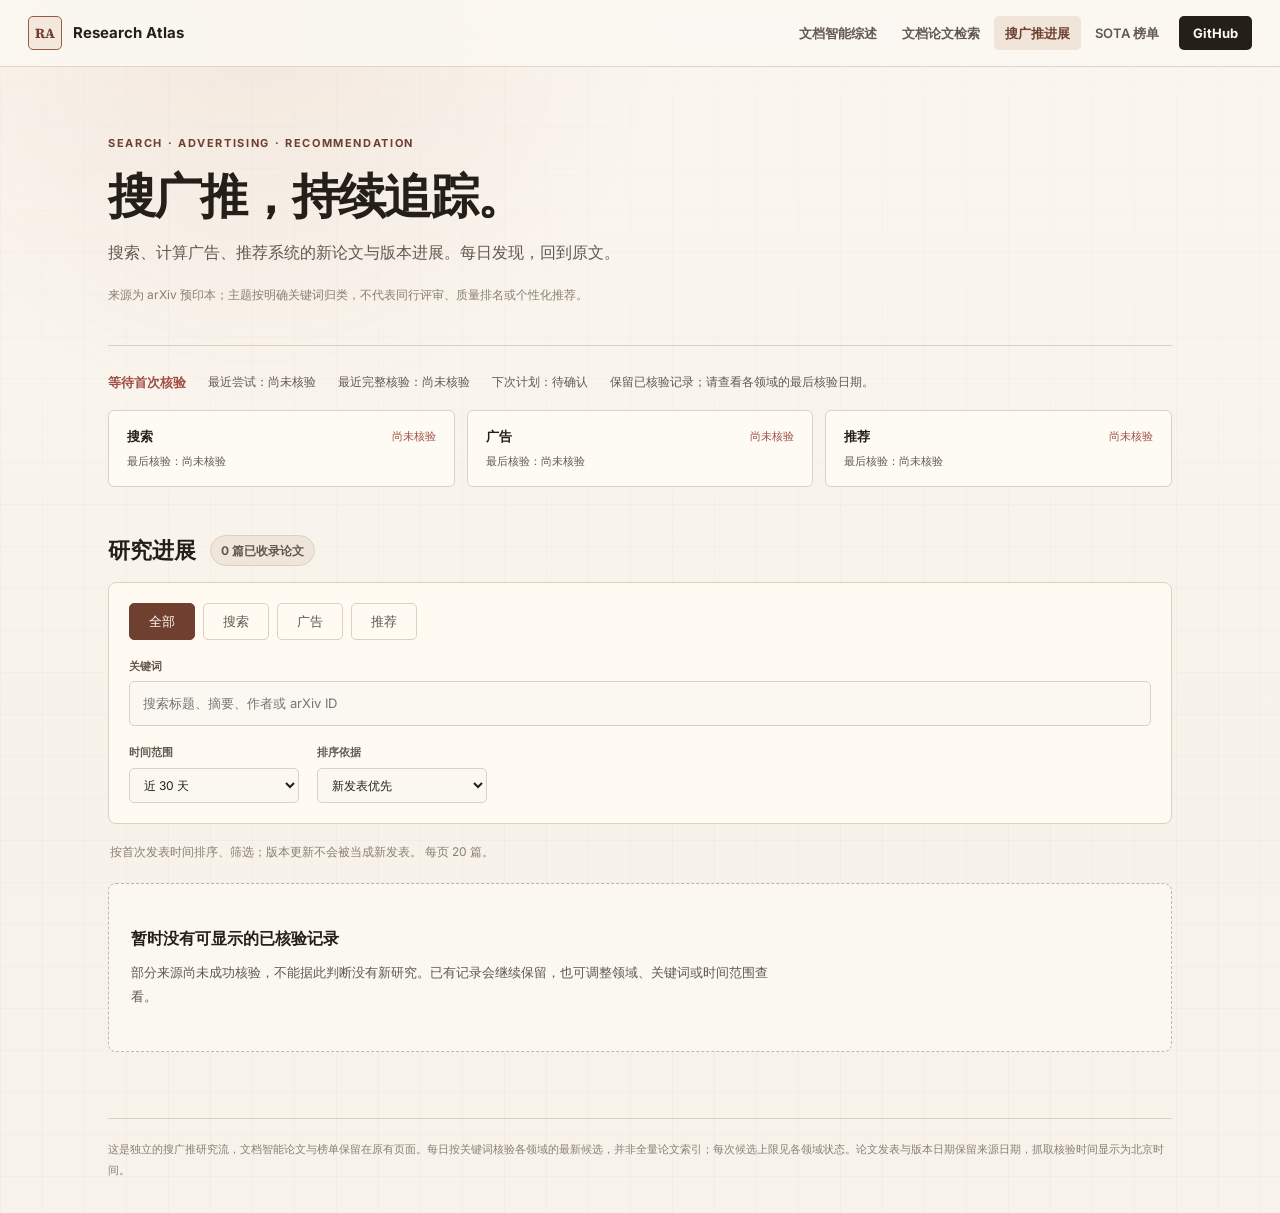
==== docs/research.html @ 4a964864 "Track search, advertising and recommendation research daily from arXiv" ====
<!DOCTYPE html>
<html lang="zh-CN">
<head>
<meta charset="UTF-8">
<meta name="viewport" content="width=device-width, initial-scale=1.0">
<meta name="description" content="每日追踪搜索、计算广告与推荐系统的 arXiv 研究进展，查看原文、摘要与版本更新。">
<title>搜广推 · 研究进展 | Research Atlas</title>
<link rel="stylesheet" href="css/style.css?v=20260712-1">
<link rel="stylesheet" href="css/research.css?v=20261028-1">
</head>
<body>
<header class="header">
<div class="header-inner">
<a href="index.html" class="logo"><div class="logo-icon">RA</div><span>Research Atlas</span></a>
<nav class="nav-links" aria-label="主导航">
<a href="index.html">文档智能综述</a>
<a href="search.html">文档论文检索</a>
<a href="research.html" class="active" aria-current="page">搜广推进展</a>
<a href="index.html#sota">SOTA 榜单</a>
<a href="https://github.com/Yang-Jiashu/document-intelligence-survey" target="_blank" rel="noreferrer" class="github-btn">GitHub</a>
</nav>
</div>
</header>

<main class="research-main">
<section class="research-intro" aria-labelledby="researchTitle">
<div class="research-kicker">SEARCH · ADVERTISING · RECOMMENDATION</div>
<h1 id="researchTitle">搜广推，持续追踪。</h1>
<p>搜索、计算广告、推荐系统的新论文与版本进展。每日发现，回到原文。</p>
<div class="research-intro-note">来源为 arXiv 预印本；主题按明确关键词归类，不代表同行评审、质量排名或个性化推荐。</div>
</section>

<section class="research-health" aria-label="抓取状态">
<div id="researchStatus" role="status" aria-live="polite">正在读取研究进展…</div>
<div id="researchTopics" class="research-source-grid"></div>
</section>

<section class="research-feed" aria-labelledby="feedTitle">
<div class="research-feed-heading"><h2 id="feedTitle">研究进展</h2><span id="researchCount" class="badge-count">加载中</span></div>
<form id="researchFilters" class="research-controls" role="search">
<div class="research-topic-tabs" aria-label="研究领域">
<button type="button" class="research-tab active" data-topic="all" aria-pressed="true">全部</button>
<button type="button" class="research-tab" data-topic="search" aria-pressed="false">搜索</button>
<button type="button" class="research-tab" data-topic="ads" aria-pressed="false">广告</button>
<button type="button" class="research-tab" data-topic="recommendation" aria-pressed="false">推荐</button>
</div>
<label class="research-search-label"><span class="research-control-label">关键词</span><input id="researchQuery" type="search" placeholder="搜索标题、摘要、作者或 arXiv ID" autocomplete="off"></label>
<div class="research-selects">
<label><span class="research-control-label">时间范围</span><select id="researchWindow"><option value="7">近 7 天</option><option value="30" selected>近 30 天</option><option value="90">近 90 天</option><option value="all">全部已收录</option></select></label>
<label><span class="research-control-label">排序依据</span><select id="researchSort"><option value="published" selected>新发表优先</option><option value="updated">最新版本优先</option></select></label>
</div>
</form>
<div class="research-results-note" id="researchResultNote"></div>
<div id="researchResults" class="research-results" aria-live="polite"></div>
<nav id="researchPagination" class="research-pagination" aria-label="论文分页"></nav>
</section>

<footer class="research-footer">这是独立的搜广推研究流，文档智能论文与榜单保留在原有页面。每日按关键词核验各领域的最新候选，并非全量论文索引；每次候选上限见各领域状态。论文发表与版本日期保留来源日期，抓取核验时间显示为北京时间。</footer>
</main>
<script src="js/research.js?v=20261028-1"></script>
</body>
</html>
---- docs/css/style.css ----
@import url('https://fonts.googleapis.com/css2?family=Inter:wght@400;500;600;700;800&family=Source+Serif+4:opsz,wght@8..60,500;8..60,600;8..60,700&display=swap');

:root {
  --bg: #f7f2ea;
  --bg-soft: #fbf8f2;
  --bg-elevated: rgba(255, 252, 246, 0.86);
  --bg-card: #fffaf2;
  --bg-hover: #f1e7da;
  --ink: #251f1a;
  --text: #251f1a;
  --text-secondary: #62584f;
  --text-muted: #8b7f73;
  --border: #ded0c0;
  --border-light: #c7b6a4;
  --accent: #9a5b45;
  --accent-dark: #6f3f30;
  --accent-soft: #ead4c8;
  --success: #647f71;
  --warning: #a4713f;
  --danger: #9f4f44;
  --chart-layout: #9a5b45;
  --chart-ocr: #c07a5a;
  --chart-table: #647f71;
  --chart-rag: #8f6b3f;
  --chart-vlm: #4f6f82;
  --shadow-sm: 0 1px 2px rgba(65, 46, 31, 0.06);
  --shadow: 0 10px 30px rgba(65, 46, 31, 0.08);
  --shadow-lg: 0 24px 70px rgba(65, 46, 31, 0.12);
  --radius: 8px;
  --radius-sm: 6px;
  --radius-xs: 5px;
}

* { margin: 0; padding: 0; box-sizing: border-box; }
html { scroll-behavior: smooth; }

body {
  font-family: Inter, -apple-system, BlinkMacSystemFont, "Segoe UI", sans-serif;
  background:
    linear-gradient(90deg, rgba(154, 91, 69, 0.035) 1px, transparent 1px),
    linear-gradient(180deg, rgba(154, 91, 69, 0.03) 1px, transparent 1px),
    var(--bg);
  background-size: 42px 42px;
  color: var(--text);
  line-height: 1.6;
  -webkit-font-smoothing: antialiased;
}

body::before {
  content: "";
  position: fixed;
  inset: 0;
  pointer-events: none;
  background:
    radial-gradient(circle at 20% 0%, rgba(192, 122, 90, 0.12), transparent 30%),
    linear-gradient(180deg, rgba(255, 252, 246, 0.45), rgba(247, 242, 234, 0));
  z-index: -1;
}

::-webkit-scrollbar { width: 10px; }
::-webkit-scrollbar-track { background: var(--bg); }
::-webkit-scrollbar-thumb { background: #c7b6a4; border: 3px solid var(--bg); border-radius: 999px; }

.header {
  background: rgba(251, 248, 242, 0.88);
  backdrop-filter: blur(18px);
  border-bottom: 1px solid rgba(222, 208, 192, 0.86);
  position: sticky;
  top: 0;
  z-index: 1000;
}

.header-inner {
  max-width: 1680px;
  margin: 0 auto;
  padding: 0 28px;
  display: flex;
  align-items: center;
  justify-content: space-between;
  min-height: 66px;
}

.logo {
  display: flex;
  align-items: center;
  gap: 11px;
  color: var(--ink);
  font-weight: 700;
  font-size: 15px;
  text-decoration: none;
}

.logo-icon {
  width: 34px;
  height: 34px;
  border: 1px solid var(--accent);
  border-radius: var(--radius-xs);
  display: flex;
  align-items: center;
  justify-content: center;
  color: var(--accent-dark);
  font-family: "Source Serif 4", Georgia, serif;
  font-size: 14px;
  font-weight: 700;
  background: #f4e7dc;
}

.nav-links { display: flex; gap: 3px; align-items: center; }

.nav-links a {
  color: var(--text-secondary);
  text-decoration: none;
  padding: 7px 11px;
  border-radius: var(--radius-xs);
  font-size: 13px;
  font-weight: 600;
  transition: background 0.2s, color 0.2s, border-color 0.2s;
}

.nav-links a:hover { color: var(--ink); background: rgba(154, 91, 69, 0.08); }
.nav-links a.active { color: var(--accent-dark); background: #f1e4d8; }

.github-btn {
  margin-left: 6px;
  padding: 7px 14px !important;
  background: var(--ink) !important;
  color: #fffaf2 !important;
  border-radius: var(--radius-xs) !important;
  font-weight: 700 !important;
}

.hero {
  padding: 76px 28px 70px;
  text-align: center;
  position: relative;
  overflow: hidden;
  border-bottom: 1px solid rgba(222, 208, 192, 0.72);
}

.hero::after {
  content: "";
  position: absolute;
  left: 50%;
  bottom: 0;
  width: min(780px, calc(100% - 48px));
  height: 1px;
  transform: translateX(-50%);
  background: linear-gradient(90deg, transparent, rgba(154, 91, 69, 0.34), transparent);
}

.hero-inner { position: relative; z-index: 1; max-width: 920px; margin: 0 auto; }

.hero-kicker {
  color: var(--accent-dark);
  font-size: 12px;
  font-weight: 800;
  letter-spacing: 0.12em;
  text-transform: uppercase;
  margin-bottom: 18px;
}

.hero h1 {
  font-family: "Source Serif 4", Georgia, serif;
  font-size: 4.1rem;
  font-weight: 700;
  line-height: 0.98;
  margin-bottom: 22px;
  color: var(--ink);
}

.hero-summary {
  max-width: 690px;
  margin: 0 auto 24px;
  color: var(--text-secondary);
  font-size: 1.08rem;
}

.hero-authors { font-size: 0.98rem; color: var(--text-secondary); margin-bottom: 5px; }
.hero-affiliation { font-size: 0.9rem; color: var(--text-muted); margin-bottom: 30px; }
.hero-badges { display: flex; gap: 10px; justify-content: center; flex-wrap: wrap; margin-top: 37px; }

.badge,
.paper-btn,
.dataset-table .ds-links a {
  display: inline-flex;
  align-items: center;
  justify-content: center;
  text-decoration: none;
  border-radius: var(--radius-xs);
  transition: background 0.2s, border-color 0.2s, color 0.2s, transform 0.2s, box-shadow 0.2s;
}

.badge {
  min-height: 38px;
  padding: 8px 15px;
  background: var(--bg-card);
  border: 1px solid var(--border);
  color: var(--ink);
  font-size: 13px;
  font-weight: 700;
  box-shadow: var(--shadow-sm);
}

.badge:hover { border-color: var(--accent); background: #f3e5d8; transform: translateY(-1px); }

.stats-bar {
  background: rgba(251, 248, 242, 0.7);
  border-bottom: 1px solid rgba(222, 208, 192, 0.78);
  padding: 22px 28px;
}

.stats-bar-inner {
  max-width: 1680px;
  margin: 0 auto;
  display: flex;
  gap: 18px;
  justify-content: center;
}

.stat-item {
  min-width: 210px;
  text-align: left;
  border-left: 1px solid var(--border);
  padding-left: 18px;
}

.stat-value {
  font-family: "Source Serif 4", Georgia, serif;
  font-size: 2.55rem;
  font-weight: 700;
  color: var(--accent-dark);
  line-height: 1;
}

.stat-label {
  font-size: 12px;
  color: var(--text-secondary);
  font-weight: 800;
  margin-top: 8px;
  text-transform: uppercase;
  letter-spacing: 0.08em;
}

.stat-change { font-size: 12px; color: var(--text-muted); margin-top: 2px; }

.search-section {
  background: rgba(251, 248, 242, 0.92);
  border-bottom: 1px solid rgba(222, 208, 192, 0.78);
  padding: 16px 28px;
  position: sticky;
  top: 66px;
  z-index: 900;
  backdrop-filter: blur(16px);
}

.search-inner {
  max-width: 1680px;
  margin: 0 auto;
  display: flex;
  gap: 14px;
  align-items: center;
}

.search-box { flex: 1; position: relative; max-width: 560px; }

.search-box input {
  width: 100%;
  min-height: 42px;
  padding: 10px 16px 10px 43px;
  border: 1px solid var(--border);
  border-radius: var(--radius-xs);
  font-size: 14px;
  background: var(--bg-card);
  color: var(--text);
  box-shadow: var(--shadow-sm);
}

.search-box input:focus {
  outline: none;
  border-color: var(--accent);
  box-shadow: 0 0 0 3px rgba(154, 91, 69, 0.14);
}

.search-box input::placeholder { color: var(--text-muted); }
.search-box .search-icon { position: absolute; left: 15px; top: 50%; transform: translateY(-50%); color: var(--text-muted); width: 18px; height: 18px; }

.filter-group { display: flex; gap: 7px; flex-wrap: wrap; }

.filter-btn {
  min-height: 38px;
  padding: 8px 13px;
  border: 1px solid transparent;
  border-radius: var(--radius-xs);
  background: transparent;
  color: var(--text-secondary);
  font-size: 13px;
  font-weight: 700;
  cursor: pointer;
  transition: background 0.2s, border-color 0.2s, color 0.2s;
}

.filter-btn:hover { color: var(--ink); background: rgba(154, 91, 69, 0.08); }
.filter-btn.active { background: var(--ink); border-color: var(--ink); color: #fffaf2; }

.main { max-width: 1680px; margin: 0 auto; padding: 48px 28px; }

.section-title {
  display: flex;
  align-items: end;
  justify-content: space-between;
  gap: 16px;
  margin: 62px 0 20px;
  padding-bottom: 12px;
  border-bottom: 1px solid var(--border);
  scroll-margin-top: 150px;
}

.section-title:first-child { margin-top: 0; }

.section-title h2 {
  font-family: "Source Serif 4", Georgia, serif;
  font-size: 1.75rem;
  font-weight: 700;
  color: var(--ink);
}

.badge-count {
  font-size: 12px;
  padding: 5px 10px;
  background: #f0e5da;
  border: 1px solid var(--border);
  border-radius: 999px;
  color: var(--text-secondary);
  font-weight: 700;
  white-space: nowrap;
}

.taxonomy-container,
.dynamic-overview,
.paper-grid,
.sota-container,
.reading-container,
.feedback-container,
.footer-grid {
  display: grid;
  gap: 16px;
}

.dynamic-overview { grid-template-columns: repeat(3, minmax(0, 1fr)); margin-bottom: 48px; }
.taxonomy-container { grid-template-columns: repeat(auto-fit, minmax(330px, 1fr)); margin-bottom: 48px; }
.paper-grid { grid-template-columns: repeat(auto-fill, minmax(340px, 1fr)); margin-bottom: 48px; }
.sota-container { grid-template-columns: repeat(3, minmax(0, 1fr)); gap: 12px; margin-bottom: 48px; }
.reading-container { grid-template-columns: repeat(auto-fit, minmax(320px, 1fr)); margin-bottom: 48px; }
.feedback-container { grid-template-columns: repeat(auto-fit, minmax(320px, 1fr)); margin-bottom: 48px; }

.taxonomy-card,
.dynamic-stat-card,
.paper-card,
.sota-card,
.chart-container,
.leaderboard,
.dataset-table-container,
.reading-card,
.feedback-card,
.footer-card {
  background: rgba(255, 250, 242, 0.9);
  border: 1px solid rgba(222, 208, 192, 0.92);
  border-radius: var(--radius);
  box-shadow: var(--shadow-sm);
}

.taxonomy-card,
.dynamic-stat-card,
.paper-card,
.sota-card,
.reading-card {
  padding: 22px;
  transition: border-color 0.2s, box-shadow 0.2s, transform 0.2s;
  position: relative;
  overflow: hidden;
}

.taxonomy-card::before,
.dynamic-stat-card::before,
.paper-card::before,
.sota-card::before,
.reading-card::before {
  content: "";
  position: absolute;
  inset: 0 auto 0 0;
  width: 3px;
  background: var(--accent);
  opacity: 0;
  transition: opacity 0.2s;
}

.taxonomy-card:hover,
.dynamic-stat-card:hover,
.paper-card:hover,
.sota-card:hover,
.reading-card:hover,
.footer-card:hover {
  border-color: var(--border-light);
  box-shadow: var(--shadow);
  transform: translateY(-2px);
}

.taxonomy-card:hover::before,
.dynamic-stat-card:hover::before,
.paper-card:hover::before,
.sota-card:hover::before,
.reading-card:hover::before { opacity: 1; }

.dynamic-stat-card {
  min-height: 142px;
  display: flex;
  flex-direction: column;
  justify-content: space-between;
}

.dynamic-stat-label {
  color: var(--text-muted);
  font-size: 12px;
  font-weight: 800;
  text-transform: uppercase;
  letter-spacing: 0;
}

.dynamic-stat-card > strong {
  color: var(--ink);
  font-family: "Source Serif 4", Georgia, serif;
  font-size: 2.25rem;
  line-height: 1;
}

.dynamic-stat-note {
  color: var(--text-secondary);
  font-size: 13px;
}

.dynamic-category-card { gap: 12px; grid-column: span 2; }

.dynamic-category-list {
  display: grid;
  grid-template-columns: repeat(2, minmax(0, 1fr));
  gap: 8px;
}

.dynamic-category-list span {
  min-width: 0;
  display: flex;
  align-items: center;
  justify-content: space-between;
  gap: 8px;
  padding: 7px 8px;
  border: 1px solid var(--border);
  border-radius: var(--radius-xs);
  background: rgba(240, 229, 218, 0.62);
}

.dynamic-category-list em {
  min-width: 0;
  color: var(--text-secondary);
  font-size: 12px;
  font-style: normal;
  overflow: hidden;
  text-overflow: ellipsis;
  white-space: nowrap;
}

.section-title-actions {
  display: flex;
  align-items: center;
  gap: 8px;
}

.section-link-btn {
  display: inline-flex;
  align-items: center;
  min-height: 30px;
  padding: 5px 11px;
  border: 1px solid var(--ink);
  border-radius: 999px;
  background: var(--ink);
  color: #fffaf2;
  font-size: 11px;
  font-weight: 800;
  white-space: nowrap;
}

.section-link-btn:hover {
  transform: translateY(-1px);
  box-shadow: var(--shadow-sm);
}

.dynamic-category-list strong {
  color: var(--accent-dark);
  font-size: 12px;
}

.taxonomy-card { cursor: pointer; }
.taxonomy-card .tc-header { display: flex; align-items: center; gap: 14px; margin-bottom: 15px; }

.taxonomy-card .tc-icon {
  width: 42px;
  height: 42px;
  border-radius: var(--radius-xs);
  display: flex;
  align-items: center;
  justify-content: center;
  flex-shrink: 0;
  background: #f0e2d6;
  color: var(--accent-dark);
  border: 1px solid #ddc7b5;
  font-size: 13px;
  font-weight: 800;
}

.taxonomy-card .tc-title,
.paper-title,
.sota-card-title,
.reading-card h3,
.footer-card h4,
.lb-model,
.dataset-table .ds-name {
  color: var(--ink);
  font-weight: 750;
}

.taxonomy-card .tc-title { font-size: 15px; }
.taxonomy-card .tc-count { font-size: 12px; color: var(--accent-dark); font-weight: 800; margin-top: 2px; }
.taxonomy-card .tc-desc { font-size: 13px; color: var(--text-secondary); margin-bottom: 15px; line-height: 1.55; }
.taxonomy-card .tc-tags,
.paper-tags,
.timeline-papers,
.sota-legend,
.chart-legend,
.dataset-table .ds-links { display: flex; gap: 7px; flex-wrap: wrap; }

.taxonomy-card .tc-tag,
.paper-tag,
.timeline-paper,
.reading-item .ri-tag,
.dataset-table .ds-task,
.paper-year,
.paper-stars,
.paper-source-label,
.lb-type {
  font-size: 11px;
  padding: 4px 9px;
  background: #f2e7dc;
  border: 1px solid #e2d1c1;
  border-radius: 999px;
  color: var(--text-secondary);
  font-weight: 700;
}

.timeline-paper {
  display: inline-flex;
  align-items: center;
  text-decoration: none;
}

.timeline-paper:hover {
  border-color: var(--accent);
  color: var(--ink);
  background: #f0e4d8;
}

.timeline-container { position: relative; padding: 14px 0 4px; margin-bottom: 48px; }
.timeline-container::before { content: ""; position: absolute; left: 14px; top: 8px; bottom: 8px; width: 1px; background: #cbb8a5; }
.timeline-item { position: relative; padding-left: 45px; margin-bottom: 27px; }
.timeline-item::before { content: ""; position: absolute; left: 7px; top: 5px; width: 14px; height: 14px; background: var(--bg); border: 2px solid var(--accent); border-radius: 50%; box-shadow: 0 0 0 4px #f3e7dc; }
.timeline-year { font-size: 12px; font-weight: 800; color: var(--accent-dark); margin-bottom: 4px; letter-spacing: 0.06em; }
.timeline-title { font-size: 15px; font-weight: 750; color: var(--ink); margin-bottom: 3px; }
.timeline-desc { font-size: 13px; color: var(--text-secondary); line-height: 1.55; }
.timeline-papers { margin-top: 10px; }

.paper-header { display: flex; justify-content: space-between; align-items: flex-start; gap: 12px; margin-bottom: 11px; }
.paper-title { font-size: 15px; line-height: 1.45; flex: 1; }
.paper-authors { font-size: 13px; color: var(--text-secondary); margin-bottom: 11px; }
.paper-meta { display: flex; gap: 10px; align-items: center; margin-bottom: 12px; flex-wrap: wrap; }
.paper-venue { font-size: 12px; color: var(--text-muted); font-weight: 650; }
.paper-stars { background: #e8efe8; color: #526d5f; border-color: #cfdbd1; }
.paper-source-label { background: #eef1f3; color: #4f6f82; border-color: #d1dbe0; }
.paper-actions { display: flex; gap: 8px; margin-top: 15px; flex-wrap: wrap; }
.paper-btn { min-height: 34px; padding: 7px 12px; font-size: 12px; font-weight: 800; border: 1px solid var(--border); }
.paper-btn.primary { background: var(--ink); color: #fffaf2; border-color: var(--ink); }
.paper-btn.secondary { background: #f2e7dc; color: var(--ink); }
.paper-btn:hover { transform: translateY(-1px); box-shadow: var(--shadow-sm); }

.search-main { min-height: calc(100vh - 66px); }
.search-results-toolbar {
  display: flex;
  align-items: center;
  justify-content: space-between;
  gap: 16px;
  margin-bottom: 16px;
}

.search-result-detail,
.search-sort-label {
  color: var(--text-muted);
  font-size: 12px;
  font-weight: 750;
}

.search-sort-label {
  text-transform: uppercase;
  letter-spacing: 0.08em;
}

.search-results-list {
  display: flex;
  flex-direction: column;
  gap: 12px;
  margin-bottom: 24px;
}

.search-result-card,
.empty-results {
  background: rgba(255, 250, 242, 0.9);
  border: 1px solid rgba(222, 208, 192, 0.92);
  border-radius: var(--radius);
  box-shadow: var(--shadow-sm);
}

.search-result-card {
  display: flex;
  justify-content: space-between;
  align-items: flex-start;
  gap: 18px;
  padding: 18px 20px;
}

.search-result-main {
  min-width: 0;
  flex: 1;
}

.search-result-actions {
  flex-shrink: 0;
  margin-top: 0;
}

.empty-results {
  padding: 32px;
  color: var(--text-muted);
  text-align: center;
  font-size: 13px;
}

.pagination {
  display: flex;
  align-items: center;
  justify-content: center;
  gap: 7px;
  flex-wrap: wrap;
  margin: 26px 0 10px;
}

.page-btn {
  min-width: 36px;
  min-height: 34px;
  padding: 7px 11px;
  border: 1px solid var(--border);
  border-radius: var(--radius-xs);
  background: var(--bg-card);
  color: var(--text-secondary);
  font-size: 12px;
  font-weight: 800;
  cursor: pointer;
  transition: background 0.2s, border-color 0.2s, color 0.2s;
}

.page-btn:hover {
  border-color: var(--accent);
  color: var(--ink);
}

.page-btn.active {
  background: var(--ink);
  border-color: var(--ink);
  color: #fffaf2;
}

.page-btn:disabled {
  cursor: not-allowed;
  opacity: 0.45;
}

.page-gap {
  color: var(--text-muted);
  font-size: 12px;
  font-weight: 800;
  padding: 0 2px;
}

.sota-card { padding: 16px; }
.sota-card-header { display: flex; justify-content: space-between; align-items: flex-start; gap: 10px; margin-bottom: 12px; }
.sota-card-header > div:first-child { min-width: 0; }
.sota-card-title { font-size: 14px; line-height: 1.3; }
.sota-card-subtitle { color: var(--text-muted); font-size: 11px; font-weight: 650; margin-top: 3px; line-height: 1.35; }
.sota-card-current { text-align: right; flex-shrink: 0; max-width: 96px; }
.sota-card-current .sota-label { font-size: 10px; color: var(--text-muted); text-transform: uppercase; letter-spacing: 0.1em; font-weight: 800; }
.sota-card-current .sota-value { font-family: "Source Serif 4", Georgia, serif; font-size: 24px; font-weight: 700; color: var(--accent-dark); line-height: 1.1; }
.sota-card-current .sota-model { font-size: 11px; color: var(--accent-dark); font-weight: 750; overflow: hidden; text-overflow: ellipsis; white-space: nowrap; }
.sota-chart { width: 100%; height: 150px; }
.sota-empty-chart { display: flex; align-items: center; justify-content: center; min-height: 160px; color: var(--text-muted); font-size: 12px; background: #f5eee5; border: 1px dashed var(--border); border-radius: var(--radius-sm); }
.sota-legend { margin-top: 12px; }
.sota-legend-item { display: flex; align-items: center; gap: 6px; font-size: 11px; color: var(--text-muted); }
.sota-legend-dot,
.legend-dot { width: 9px; height: 9px; border-radius: 50%; flex-shrink: 0; }

.sota-update-panel {
  grid-column: 1 / -1;
  display: flex;
  justify-content: space-between;
  gap: 24px;
  padding: 20px 22px;
  background: #f1e6db;
  border: 1px solid var(--border);
  border-radius: var(--radius);
}

.sota-update-label {
  color: var(--accent-dark);
  font-size: 11px;
  font-weight: 800;
  letter-spacing: 0.11em;
  text-transform: uppercase;
  margin-bottom: 5px;
}

.sota-update-title {
  color: var(--ink);
  font-size: 16px;
  font-weight: 800;
  margin-bottom: 4px;
  text-transform: capitalize;
}

.sota-update-panel p {
  color: var(--text-secondary);
  font-size: 13px;
  max-width: 700px;
}

.sota-update-meta {
  display: flex;
  flex-direction: column;
  align-items: flex-end;
  gap: 6px;
  color: var(--text-secondary);
  font-size: 12px;
  font-weight: 750;
  white-space: nowrap;
}

.sota-source-row {
  display: flex;
  gap: 6px;
  flex-wrap: wrap;
  align-items: center;
  margin-top: 12px;
  padding-top: 12px;
  border-top: 1px solid var(--border);
}

.sota-source-row span,
.sota-source-row a {
  font-size: 10px;
  font-weight: 800;
  border-radius: 999px;
  padding: 4px 7px;
  background: #f2e7dc;
  color: var(--text-secondary);
  border: 1px solid #e2d1c1;
  text-decoration: none;
}

.sota-source-row a {
  color: var(--accent-dark);
}

.sota-source-row a:hover {
  background: var(--ink);
  color: #fffaf2;
  border-color: var(--ink);
}

.sota-source-row .sota-check-stale {
  color: #7d351f;
  background: #f9e3d5;
  border-color: #d69b78;
}

.sota-check-note {
  margin: 8px 0 0;
  color: var(--text-secondary);
  font-size: 11px;
  line-height: 1.5;
}

.sota-mini-table {
  display: flex;
  flex-direction: column;
  gap: 5px;
  margin-top: 12px;
}

.sota-mini-row {
  display: grid;
  grid-template-columns: minmax(0, 1fr) auto 38px auto;
  gap: 7px;
  align-items: center;
  padding: 7px 8px;
  background: #f7f0e8;
  border-radius: var(--radius-sm);
  color: var(--text-secondary);
  font-size: 11px;
}

.sota-mini-row span {
  min-width: 0;
  overflow: hidden;
  text-overflow: ellipsis;
  white-space: nowrap;
  font-weight: 750;
  color: var(--ink);
}

.sota-mini-row strong {
  color: var(--accent-dark);
}

.sota-mini-row em {
  color: var(--text-muted);
  font-style: normal;
  text-align: right;
}

.sota-mini-row a {
  color: var(--accent-dark);
  font-size: 11px;
  font-weight: 800;
  text-decoration: none;
}

.feedback-card {
  padding: 20px 22px;
}

.feedback-card-wide {
  grid-column: 1 / -1;
}

.feedback-kicker {
  color: var(--accent-dark);
  font-size: 11px;
  font-weight: 800;
  letter-spacing: 0.11em;
  text-transform: uppercase;
  margin-bottom: 5px;
}

.feedback-card h3 {
  color: var(--ink);
  font-size: 16px;
  font-weight: 800;
  margin-bottom: 7px;
}

.feedback-card p {
  color: var(--text-secondary);
  font-size: 13px;
  max-width: 820px;
}

.feedback-cadence {
  display: flex;
  gap: 8px;
  flex-wrap: wrap;
  margin: 14px 0;
}

.feedback-cadence span,
.feedback-pill-list span,
.candidate-row em {
  display: inline-flex;
  align-items: center;
  width: fit-content;
  padding: 5px 10px;
  border-radius: 999px;
  border: 1px solid #e2d1c1;
  background: #f2e7dc;
  color: var(--text-secondary);
  font-size: 11px;
  font-weight: 800;
}

.feedback-link {
  display: inline-flex;
  align-items: center;
  min-height: 34px;
  padding: 7px 12px;
  border-radius: var(--radius-xs);
  background: var(--ink);
  color: #fffaf2;
  font-size: 12px;
  font-weight: 800;
  text-decoration: none;
  margin-top: 4px;
}

.feedback-pill-list {
  display: flex;
  flex-wrap: wrap;
  gap: 8px;
}

.candidate-list {
  display: flex;
  flex-direction: column;
  gap: 9px;
  margin-top: 13px;
}

.candidate-row {
  display: flex;
  justify-content: space-between;
  gap: 14px;
  padding: 12px;
  background: #f7f0e8;
  border-radius: var(--radius-sm);
}

.candidate-row strong {
  color: var(--ink);
  font-size: 13px;
}

.candidate-row span {
  display: block;
  color: var(--accent-dark);
  font-size: 12px;
  font-weight: 800;
  margin: 2px 0;
}

.candidate-row p {
  font-size: 12px;
}

.candidate-row em {
  flex-shrink: 0;
  font-style: normal;
  align-self: flex-start;
  color: var(--accent-dark);
}

.chart-container { padding: 22px; margin-bottom: 48px; }
.chart-header { display: flex; justify-content: space-between; align-items: center; gap: 18px; margin-bottom: 18px; }
.chart-title { font-size: 14px; font-weight: 800; color: var(--ink); }
.legend-item { display: flex; align-items: center; gap: 6px; font-size: 12px; color: var(--text-secondary); font-weight: 650; }
.chart-svg { width: 100%; height: 300px; overflow: visible; }

.leaderboard,
.dataset-table-container { overflow: hidden; margin-bottom: 48px; }

.lb-header,
.lb-row {
  display: grid;
  grid-template-columns: 1fr 110px;
  align-items: center;
}

.lb-header {
  padding: 14px 20px;
  background: #f1e6db;
  border-bottom: 1px solid var(--border);
  font-size: 11px;
  font-weight: 800;
  color: var(--text-muted);
  text-transform: uppercase;
  letter-spacing: 0.08em;
}

.lb-row { padding: 14px 20px; border-bottom: 1px solid var(--border); transition: background 0.2s; }
.lb-row:hover { background: rgba(154, 91, 69, 0.06); }
.lb-rank { width: 27px; height: 27px; background: #f0e2d6; border: 1px solid #ddc7b5; border-radius: 50%; display: flex; align-items: center; justify-content: center; font-size: 12px; font-weight: 800; color: var(--accent-dark); }
.lb-model { font-size: 14px; }
.lb-type { text-align: center; }
.lb-type.open { background: #e6eee8; color: #526d5f; border-color: #cfded3; }
.lb-type.api { background: #f3e4d1; color: #8f633c; border-color: #dfc5a7; }

.dataset-table { width: 100%; border-collapse: collapse; background: rgba(255, 250, 242, 0.9); }
.dataset-table th { background: #f1e6db; padding: 14px 18px; text-align: left; font-size: 11px; font-weight: 800; color: var(--text-muted); text-transform: uppercase; letter-spacing: 0.08em; border-bottom: 1px solid var(--border); }
.dataset-table td { padding: 15px 18px; border-bottom: 1px solid var(--border); font-size: 13px; color: var(--text-secondary); }
.dataset-table tr:hover { background: rgba(154, 91, 69, 0.05); }
.dataset-table .ds-name { font-size: 13px; }
.dataset-table .ds-links a { min-height: 30px; padding: 5px 10px; background: #f2e7dc; color: var(--accent-dark); font-size: 12px; font-weight: 800; border: 1px solid #e2d1c1; }
.dataset-table .ds-links a:hover { background: var(--ink); color: #fffaf2; border-color: var(--ink); }

.reading-card h3 { font-size: 18px; font-family: "Source Serif 4", Georgia, serif; margin-bottom: 8px; }
.reading-card > p { font-size: 13px; color: var(--text-secondary); margin-bottom: 18px; }
.reading-list { display: flex; flex-direction: column; gap: 10px; }
.reading-item { display: flex; align-items: flex-start; gap: 11px; padding: 12px; background: #f5eee5; border: 1px solid transparent; border-radius: var(--radius-sm); transition: border-color 0.2s, background 0.2s; cursor: pointer; }
.reading-item:hover { border-color: var(--border-light); background: #f0e4d8; }
.reading-item .ri-num { width: 25px; height: 25px; background: var(--ink); color: #fffaf2; border-radius: 50%; display: flex; align-items: center; justify-content: center; font-size: 11px; font-weight: 800; flex-shrink: 0; }
.reading-item .ri-content { flex: 1; min-width: 0; }
.reading-item .ri-title { font-size: 13px; font-weight: 800; color: var(--ink); margin-bottom: 2px; }
.reading-item .ri-desc { font-size: 12px; color: var(--text-secondary); margin-bottom: 6px; }
.reading-item .ri-tag { background: #ead4c8; color: var(--accent-dark); border-color: #d9bcaa; }

.footer {
  background: #eee3d6;
  border-top: 1px solid var(--border);
  padding: 42px 28px 30px;
}

.footer-inner { max-width: 1680px; margin: 0 auto; }
.footer-title { font-size: 12px; font-weight: 800; color: var(--text-muted); text-transform: uppercase; letter-spacing: 0.1em; margin-bottom: 17px; }
.footer-grid { grid-template-columns: repeat(auto-fill, minmax(260px, 1fr)); gap: 11px; margin-bottom: 28px; }
.footer-card { display: flex; align-items: center; gap: 13px; padding: 14px; text-decoration: none; color: inherit; transition: border-color 0.2s, box-shadow 0.2s, transform 0.2s; }
.footer-icon { width: 40px; height: 40px; border-radius: var(--radius-xs); display: flex; align-items: center; justify-content: center; font-size: 13px; font-weight: 800; color: #fffaf2; flex-shrink: 0; filter: saturate(0.72); }
.footer-card h4 { font-size: 13px; margin-bottom: 2px; }
.footer-card p { font-size: 12px; color: var(--text-muted); }
.footer-bottom { text-align: center; padding-top: 22px; border-top: 1px solid var(--border); font-size: 12px; color: var(--text-muted); }

.lightbox { display: none; position: fixed; inset: 0; background: rgba(37, 31, 26, 0.92); z-index: 2000; align-items: center; justify-content: center; padding: 40px; }
.lightbox.active { display: flex; }
.lightbox img { max-width: 90%; max-height: 90%; border-radius: var(--radius); box-shadow: var(--shadow-lg); }
.lightbox-close { position: absolute; top: 20px; right: 40px; font-size: 40px; color: #fffaf2; cursor: pointer; opacity: 0.75; transition: opacity 0.2s; }
.lightbox-close:hover { opacity: 1; }
.lightbox-nav { position: absolute; top: 50%; transform: translateY(-50%); font-size: 50px; color: #fffaf2; cursor: pointer; padding: 20px; opacity: 0.55; transition: opacity 0.2s; user-select: none; }
.lightbox-nav:hover { opacity: 1; }
.lightbox-prev { left: 20px; }
.lightbox-next { right: 20px; }

@media (max-width: 1024px) {
  .paper-grid,
  .taxonomy-container,
  .dynamic-overview,
  .reading-container,
  .sota-container { grid-template-columns: 1fr; }
  .dynamic-category-card { grid-column: auto; }
  .dataset-table-container { overflow-x: auto; }
  .dataset-table { min-width: 760px; }
}

@media (max-width: 768px) {
  .header-inner { padding: 0 18px; min-height: 60px; }
  .nav-links { display: none; }
  .hero { padding: 56px 20px 52px; }
  .hero h1 { font-size: 2.55rem; line-height: 1.05; }
  .hero-summary { font-size: 0.98rem; }
  .main { padding: 34px 18px; }
  .search-section { top: 60px; padding: 13px 18px; }
  .search-inner { flex-direction: column; align-items: stretch; }
  .search-box { max-width: none; }
  .filter-group { flex-wrap: wrap; padding-bottom: 2px; }
  .filter-btn { flex: 1 1 30%; white-space: nowrap; }
  .stats-bar-inner { justify-content: flex-start; overflow-x: auto; }
  .stat-item { min-width: 170px; }
  .section-title { align-items: flex-start; flex-direction: column; gap: 8px; }
  .section-title-actions { flex-wrap: wrap; }
  .section-title { scroll-margin-top: 245px; }
  .chart-header { align-items: flex-start; flex-direction: column; }
  .sota-update-panel { flex-direction: column; }
  .sota-update-meta { align-items: flex-start; white-space: normal; }
  .candidate-row { flex-direction: column; }
  .search-results-toolbar,
  .search-result-card { flex-direction: column; align-items: stretch; }
  .search-result-actions { width: 100%; }
  .lb-header,
  .lb-row { grid-template-columns: 1fr 82px; }
}
---- docs/css/research.css ----
.research-main { max-width: 1120px; margin: 0 auto; padding: 0 28px 32px; }
.research-intro { padding: 68px 0 38px; border-bottom: 1px solid var(--border); }
.research-kicker { color: var(--accent-dark); font-size: 11px; font-weight: 700; letter-spacing: 0.15em; margin-bottom: 14px; }
.research-intro h1 { font-size: clamp(32px, 5vw, 48px); font-weight: 600; letter-spacing: -0.04em; line-height: 1.2; margin-bottom: 16px; }
.research-intro > p { font-size: 16px; color: var(--text-secondary); }
.research-intro-note { font-size: 12px; margin-top: 18px; max-width: 740px; color: var(--text-muted); line-height: 1.9; }
.research-health { padding: 26px 0 32px; }
.research-status { display: flex; gap: 10px 22px; flex-wrap: wrap; align-items: center; font-size: 12px; color: var(--text-secondary); }
.research-status strong { color: var(--success); font-size: 13px; }
.research-status.warning strong { color: var(--danger); }
.research-source-grid { display: grid; grid-template-columns: repeat(3, 1fr); gap: 12px; margin-top: 18px; }
.research-source-card { background: var(--bg-elevated); border: 1px solid var(--border); border-radius: var(--radius-sm); padding: 15px 18px; display: flex; flex-direction: column; gap: 6px; }
.research-source-title { display: flex; justify-content: space-between; align-items: center; font-size: 13px; font-weight: 700; }
.research-source-state { font-size: 11px; font-weight: 500; color: var(--success); }
.research-source-card.stale .research-source-state { color: var(--danger); }
.research-source-card time, .research-source-card .research-check-date { color: var(--text-secondary); font-size: 11px; }
.research-source-card a { color: var(--accent-dark); font-size: 11px; text-decoration: none; }
.research-source-card a:hover { text-decoration: underline; }
.research-feed-heading { display: flex; align-items: center; gap: 14px; padding: 14px 0; }
.research-feed-heading h2 { font-size: 22px; font-weight: 600; }
.research-controls { padding: 20px; background: var(--bg-card); border: 1px solid var(--border); border-radius: var(--radius); display: grid; gap: 18px; }
.research-topic-tabs { display: flex; gap: 8px; flex-wrap: wrap; }
.research-tab { padding: 7px 19px; font: inherit; font-size: 13px; border: 1px solid var(--border); background: transparent; color: var(--text-secondary); border-radius: 5px; cursor: pointer; }
.research-tab:hover { background: var(--bg-hover); color: var(--ink); }
.research-tab.active { color: #fffaf2; background: var(--accent-dark); border-color: var(--accent-dark); }
.research-control-label { display: block; font-size: 11px; font-weight: 600; color: var(--text-secondary); margin-bottom: 6px; }
.research-search-label input { display: block; width: 100%; padding: 11px 13px; border-radius: 5px; border: 1px solid var(--border); background: var(--bg-soft); color: var(--ink); font: inherit; font-size: 13px; }
.research-selects { display: flex; gap: 18px; }
.research-selects select { min-width: 170px; padding: 8px 10px; border: 1px solid var(--border); border-radius: 5px; background: var(--bg-soft); color: var(--ink); font: inherit; font-size: 12px; }
.research-controls :is(input, select, button):focus-visible, .research-pagination button:focus-visible { outline: 2px solid var(--accent); outline-offset: 3px; }
.research-results-note { padding: 18px 2px 10px; font-size: 12px; color: var(--text-muted); }
.research-paper { padding: 25px 4px; border-bottom: 1px solid var(--border); }
.research-paper-topline { display: flex; align-items: center; gap: 8px; flex-wrap: wrap; margin-bottom: 9px; }
.research-topic-tag { padding: 2px 8px; border-radius: 4px; font-size: 10px; color: var(--accent-dark); background: var(--accent-soft); }
.research-topic-tag.ads { background: #e9dfca; color: #74552d; }
.research-topic-tag.recommendation { background: #dfe7de; color: #486852; }
.research-preprint { color: var(--text-muted); font-size: 10px; }
.research-paper h3 { font-size: 18px; font-weight: 600; line-height: 1.55; margin-bottom: 8px; }
.research-paper h3 a { color: var(--ink); text-decoration: none; }
.research-paper h3 a:hover { color: var(--accent-dark); text-decoration: underline; text-underline-offset: 3px; }
.research-paper-authors { font-size: 12px; color: var(--text-secondary); margin-bottom: 10px; overflow-wrap: anywhere; }
.research-paper-meta { display: flex; gap: 6px 18px; flex-wrap: wrap; font-size: 11px; color: var(--text-muted); margin-bottom: 12px; }
.research-paper-abstract { font-size: 13px; color: var(--text-secondary); line-height: 1.85; overflow-wrap: anywhere; }
.research-paper-abstract summary { cursor: pointer; color: var(--accent-dark); font-size: 11px; margin-top: 8px; width: fit-content; }
.research-paper-abstract details[open] .research-abstract-rest { display: block; margin-top: 8px; }
.research-paper-footer { margin-top: 14px; display: flex; align-items: center; justify-content: space-between; gap: 12px; flex-wrap: wrap; }
.research-paper-links { display: flex; gap: 10px; }
.research-paper-links a { font-size: 11px; text-decoration: none; border: 1px solid var(--border); border-radius: 4px; padding: 4px 11px; color: var(--accent-dark); }
.research-paper-links a:hover { background: var(--accent-soft); border-color: var(--accent); }
.research-match { color: var(--text-muted); font-size: 10px; max-width: 75%; }
.research-empty { padding: 42px 22px; margin-top: 12px; border: 1px dashed var(--border-light); border-radius: var(--radius); background: var(--bg-soft); }
.research-empty h3 { font-size: 16px; font-weight: 600; margin-bottom: 8px; }
.research-empty p { color: var(--text-secondary); font-size: 13px; max-width: 640px; line-height: 1.9; }
.research-pagination { display: flex; justify-content: center; align-items: center; gap: 7px; flex-wrap: wrap; padding: 30px 0 14px; }
.research-pagination button { padding: 7px 12px; border: 1px solid var(--border); border-radius: 5px; background: var(--bg-soft); color: var(--text-secondary); font: inherit; font-size: 12px; cursor: pointer; }
.research-pagination button.active { background: var(--accent-dark); color: #fffaf2; border-color: var(--accent-dark); }
.research-pagination button:disabled { opacity: 0.4; cursor: default; }
.research-footer { border-top: 1px solid var(--border); padding: 20px 0 0; margin-top: 22px; color: var(--text-muted); font-size: 11px; line-height: 1.9; }
@media (max-width: 768px) {
  .header-inner { align-items: flex-start; flex-direction: column; gap: 10px; padding: 13px 18px; }
  .nav-links { display: flex; flex-wrap: wrap; gap: 3px; }
  .nav-links a { padding: 5px 8px; font-size: 11px; }
  .nav-links .github-btn { display: none; }
  .research-main { padding-left: 18px; padding-right: 18px; }
  .research-intro { padding-top: 40px; }
  .research-source-grid { grid-template-columns: 1fr; gap: 8px; }
  .research-source-card { padding: 11px 14px; }
  .research-source-title { font-size: 12px; }
  .research-controls { padding: 15px; }
  .research-selects { gap: 12px; }
  .research-selects label { flex: 1; min-width: 0; }
  .research-selects select { min-width: 0; width: 100%; }
  .research-tab { padding: 7px 15px; }
  .research-paper h3 { font-size: 16px; }
  .research-match { max-width: 100%; }
  .research-main + footer { padding: 16px; }
}
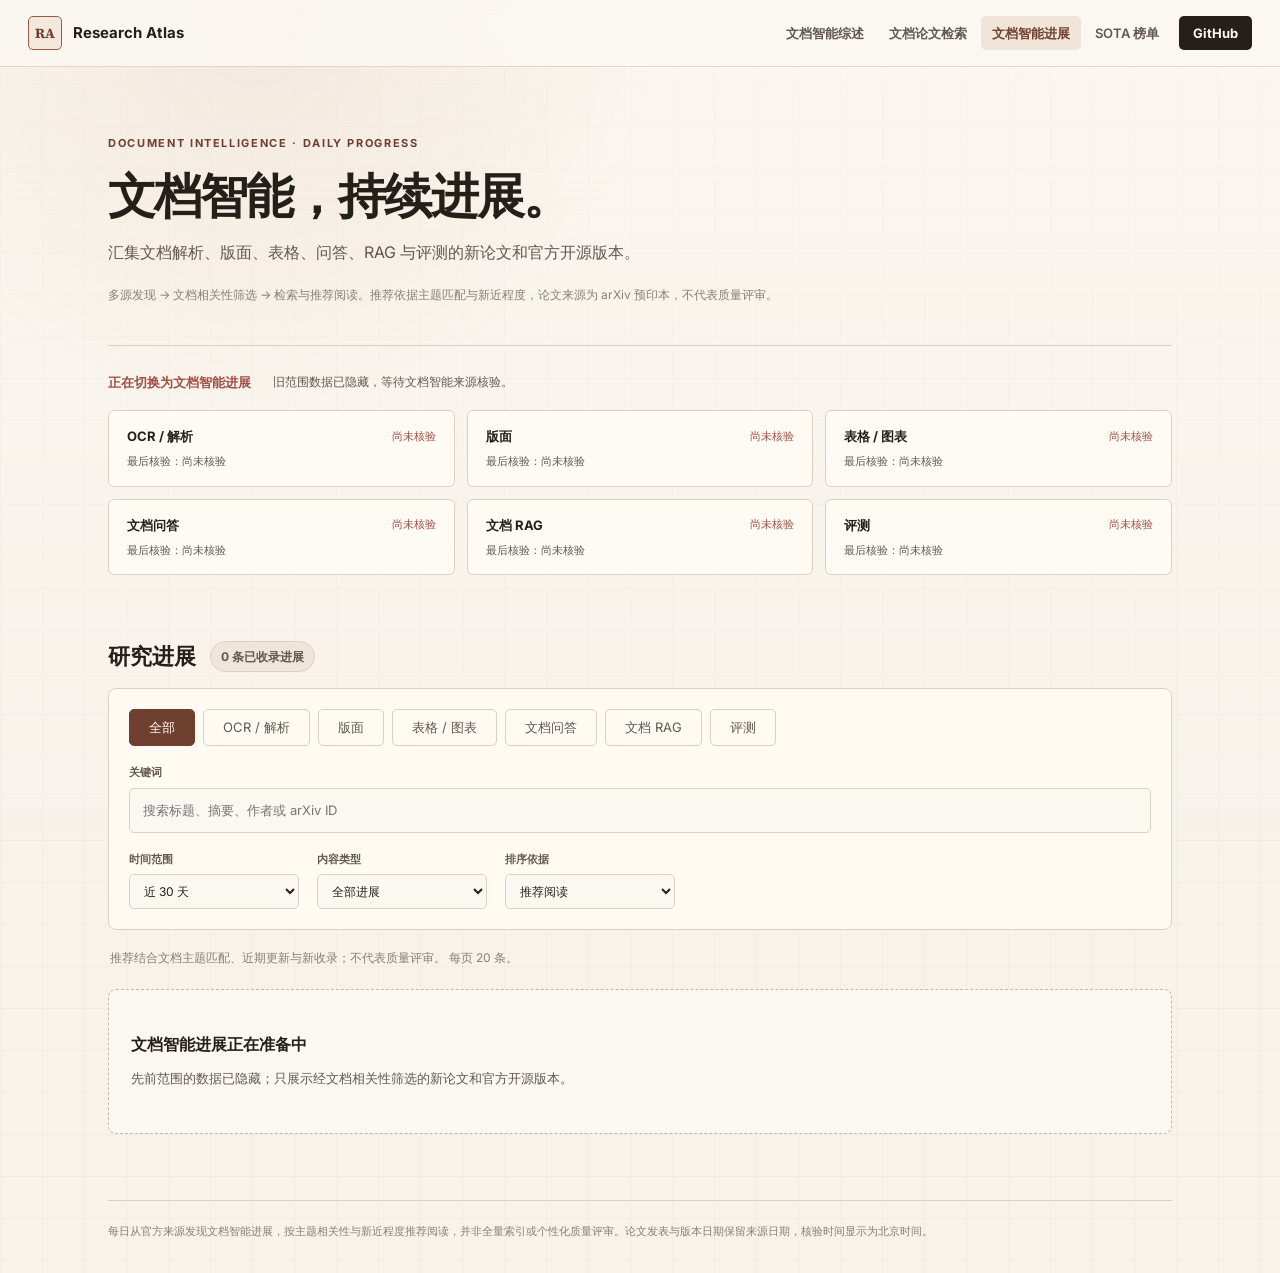
==== commit 573c269e: "Correct discovery scope to document intelligence with retrieval and reading recommendations" ====
--- a/docs/research.html
+++ b/docs/research.html
@@ -3,10 +3,10 @@
 <head>
 <meta charset="UTF-8">
 <meta name="viewport" content="width=device-width, initial-scale=1.0">
-<meta name="description" content="每日追踪搜索、计算广告与推荐系统的 arXiv 研究进展，查看原文、摘要与版本更新。">
-<title>搜广推 · 研究进展 | Research Atlas</title>
+<meta name="description" content="每日发现文档智能新论文与官方开源版本，按文档主题检索、排序并推荐阅读。">
+<title>文档智能进展 | Research Atlas</title>
 <link rel="stylesheet" href="css/style.css?v=20260712-1">
-<link rel="stylesheet" href="css/research.css?v=20261028-1">
+<link rel="stylesheet" href="css/research.css?v=20261028-2">
 </head>
 <body>
 <header class="header">
@@ -15,7 +15,7 @@
 <nav class="nav-links" aria-label="主导航">
 <a href="index.html">文档智能综述</a>
 <a href="search.html">文档论文检索</a>
-<a href="research.html" class="active" aria-current="page">搜广推进展</a>
+<a href="research.html" class="active" aria-current="page">文档智能进展</a>
 <a href="index.html#sota">SOTA 榜单</a>
 <a href="https://github.com/Yang-Jiashu/document-intelligence-survey" target="_blank" rel="noreferrer" class="github-btn">GitHub</a>
 </nav>
@@ -24,15 +24,16 @@
 
 <main class="research-main">
 <section class="research-intro" aria-labelledby="researchTitle">
-<div class="research-kicker">SEARCH · ADVERTISING · RECOMMENDATION</div>
-<h1 id="researchTitle">搜广推，持续追踪。</h1>
-<p>搜索、计算广告、推荐系统的新论文与版本进展。每日发现，回到原文。</p>
-<div class="research-intro-note">来源为 arXiv 预印本；主题按明确关键词归类，不代表同行评审、质量排名或个性化推荐。</div>
+<div class="research-kicker">DOCUMENT INTELLIGENCE · DAILY PROGRESS</div>
+<h1 id="researchTitle">文档智能，持续进展。</h1>
+<p>汇集文档解析、版面、表格、问答、RAG 与评测的新论文和官方开源版本。</p>
+<div class="research-intro-note">多源发现 → 文档相关性筛选 → 检索与推荐阅读。推荐依据主题匹配与新近程度，论文来源为 arXiv 预印本，不代表质量评审。</div>
 </section>
 
 <section class="research-health" aria-label="抓取状态">
 <div id="researchStatus" role="status" aria-live="polite">正在读取研究进展…</div>
 <div id="researchTopics" class="research-source-grid"></div>
+<div id="researchSources" class="research-source-grid" aria-label="开源版本来源状态"></div>
 </section>
 
 <section class="research-feed" aria-labelledby="feedTitle">
@@ -40,14 +41,18 @@
 <form id="researchFilters" class="research-controls" role="search">
 <div class="research-topic-tabs" aria-label="研究领域">
 <button type="button" class="research-tab active" data-topic="all" aria-pressed="true">全部</button>
-<button type="button" class="research-tab" data-topic="search" aria-pressed="false">搜索</button>
-<button type="button" class="research-tab" data-topic="ads" aria-pressed="false">广告</button>
-<button type="button" class="research-tab" data-topic="recommendation" aria-pressed="false">推荐</button>
+<button type="button" class="research-tab" data-topic="ocr" aria-pressed="false">OCR / 解析</button>
+<button type="button" class="research-tab" data-topic="layout" aria-pressed="false">版面</button>
+<button type="button" class="research-tab" data-topic="table" aria-pressed="false">表格 / 图表</button>
+<button type="button" class="research-tab" data-topic="docqa" aria-pressed="false">文档问答</button>
+<button type="button" class="research-tab" data-topic="docrag" aria-pressed="false">文档 RAG</button>
+<button type="button" class="research-tab" data-topic="eval" aria-pressed="false">评测</button>
 </div>
 <label class="research-search-label"><span class="research-control-label">关键词</span><input id="researchQuery" type="search" placeholder="搜索标题、摘要、作者或 arXiv ID" autocomplete="off"></label>
 <div class="research-selects">
 <label><span class="research-control-label">时间范围</span><select id="researchWindow"><option value="7">近 7 天</option><option value="30" selected>近 30 天</option><option value="90">近 90 天</option><option value="all">全部已收录</option></select></label>
-<label><span class="research-control-label">排序依据</span><select id="researchSort"><option value="published" selected>新发表优先</option><option value="updated">最新版本优先</option></select></label>
+<label><span class="research-control-label">内容类型</span><select id="researchKind"><option value="all">全部进展</option><option value="paper">论文</option><option value="release">开源版本</option></select></label>
+<label><span class="research-control-label">排序依据</span><select id="researchSort"><option value="recommended" selected>推荐阅读</option><option value="published">新发表优先</option><option value="updated">最新版本优先</option></select></label>
 </div>
 </form>
 <div class="research-results-note" id="researchResultNote"></div>
@@ -55,8 +60,8 @@
 <nav id="researchPagination" class="research-pagination" aria-label="论文分页"></nav>
 </section>
 
-<footer class="research-footer">这是独立的搜广推研究流，文档智能论文与榜单保留在原有页面。每日按关键词核验各领域的最新候选，并非全量论文索引；每次候选上限见各领域状态。论文发表与版本日期保留来源日期，抓取核验时间显示为北京时间。</footer>
+<footer class="research-footer">每日从官方来源发现文档智能进展，按主题相关性与新近程度推荐阅读，并非全量索引或个性化质量评审。论文发表与版本日期保留来源日期，核验时间显示为北京时间。</footer>
 </main>
-<script src="js/research.js?v=20261028-1"></script>
+<script src="js/research.js?v=20261028-2"></script>
 </body>
 </html>
--- a/docs/css/research.css
+++ b/docs/css/research.css
@@ -11,6 +11,7 @@
 .research-source-grid { display: grid; grid-template-columns: repeat(3, 1fr); gap: 12px; margin-top: 18px; }
 .research-source-card { background: var(--bg-elevated); border: 1px solid var(--border); border-radius: var(--radius-sm); padding: 15px 18px; display: flex; flex-direction: column; gap: 6px; }
 .research-source-title { display: flex; justify-content: space-between; align-items: center; font-size: 13px; font-weight: 700; }
+.research-source-title > span:first-child { min-width: 0; overflow-wrap: anywhere; }
 .research-source-state { font-size: 11px; font-weight: 500; color: var(--success); }
 .research-source-card.stale .research-source-state { color: var(--danger); }
 .research-source-card time, .research-source-card .research-check-date { color: var(--text-secondary); font-size: 11px; }
@@ -32,10 +33,11 @@
 .research-paper { padding: 25px 4px; border-bottom: 1px solid var(--border); }
 .research-paper-topline { display: flex; align-items: center; gap: 8px; flex-wrap: wrap; margin-bottom: 9px; }
 .research-topic-tag { padding: 2px 8px; border-radius: 4px; font-size: 10px; color: var(--accent-dark); background: var(--accent-soft); }
-.research-topic-tag.ads { background: #e9dfca; color: #74552d; }
-.research-topic-tag.recommendation { background: #dfe7de; color: #486852; }
+.research-topic-tag.table, .research-topic-tag.eval { background: #e9dfca; color: #74552d; }
+.research-topic-tag.docrag, .research-topic-tag.docqa { background: #dfe7de; color: #486852; }
+.research-rank-reasons { color: var(--accent-dark); font-size: 11px; margin-top: 11px; }
 .research-preprint { color: var(--text-muted); font-size: 10px; }
-.research-paper h3 { font-size: 18px; font-weight: 600; line-height: 1.55; margin-bottom: 8px; }
+.research-paper h3 { font-size: 18px; font-weight: 600; line-height: 1.55; margin-bottom: 8px; overflow-wrap: anywhere; }
 .research-paper h3 a { color: var(--ink); text-decoration: none; }
 .research-paper h3 a:hover { color: var(--accent-dark); text-decoration: underline; text-underline-offset: 3px; }
 .research-paper-authors { font-size: 12px; color: var(--text-secondary); margin-bottom: 10px; overflow-wrap: anywhere; }
@@ -47,7 +49,7 @@
 .research-paper-links { display: flex; gap: 10px; }
 .research-paper-links a { font-size: 11px; text-decoration: none; border: 1px solid var(--border); border-radius: 4px; padding: 4px 11px; color: var(--accent-dark); }
 .research-paper-links a:hover { background: var(--accent-soft); border-color: var(--accent); }
-.research-match { color: var(--text-muted); font-size: 10px; max-width: 75%; }
+.research-match { color: var(--text-muted); font-size: 10px; max-width: 75%; overflow-wrap: anywhere; }
 .research-empty { padding: 42px 22px; margin-top: 12px; border: 1px dashed var(--border-light); border-radius: var(--radius); background: var(--bg-soft); }
 .research-empty h3 { font-size: 16px; font-weight: 600; margin-bottom: 8px; }
 .research-empty p { color: var(--text-secondary); font-size: 13px; max-width: 640px; line-height: 1.9; }
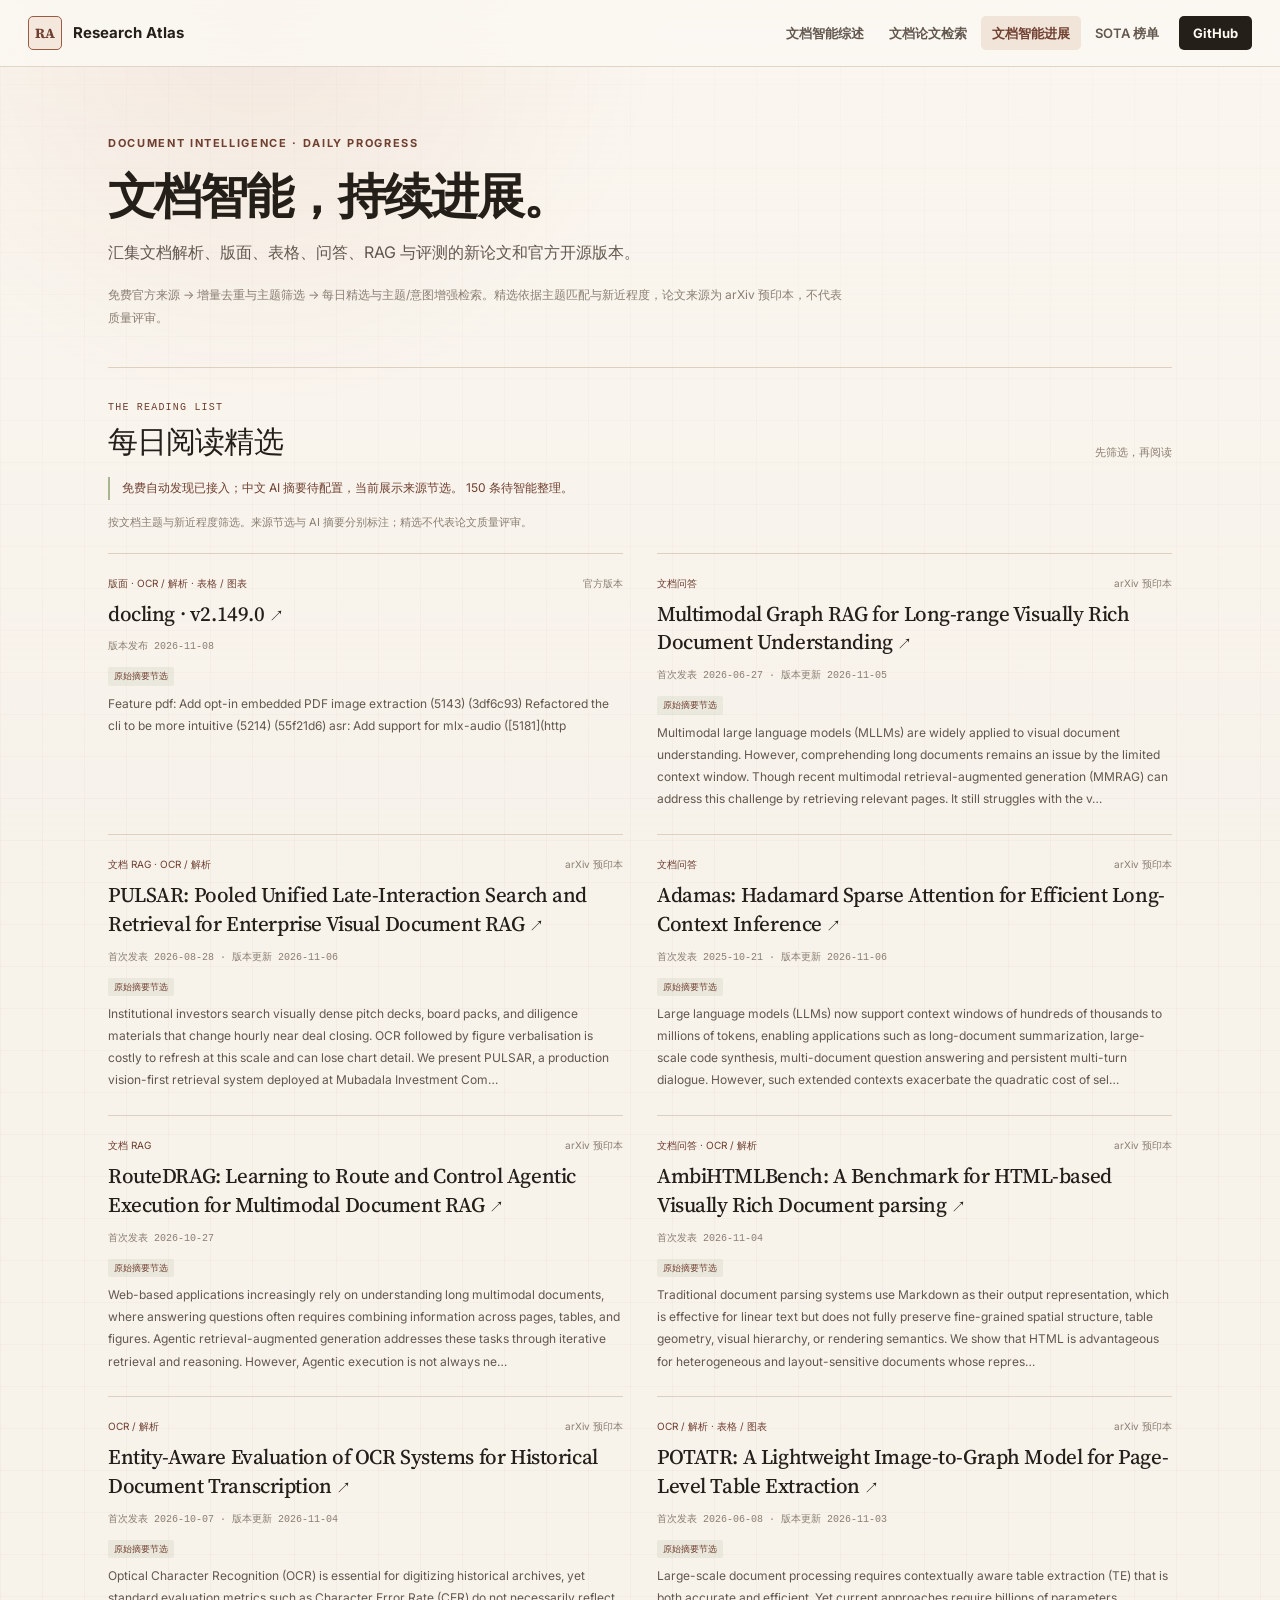
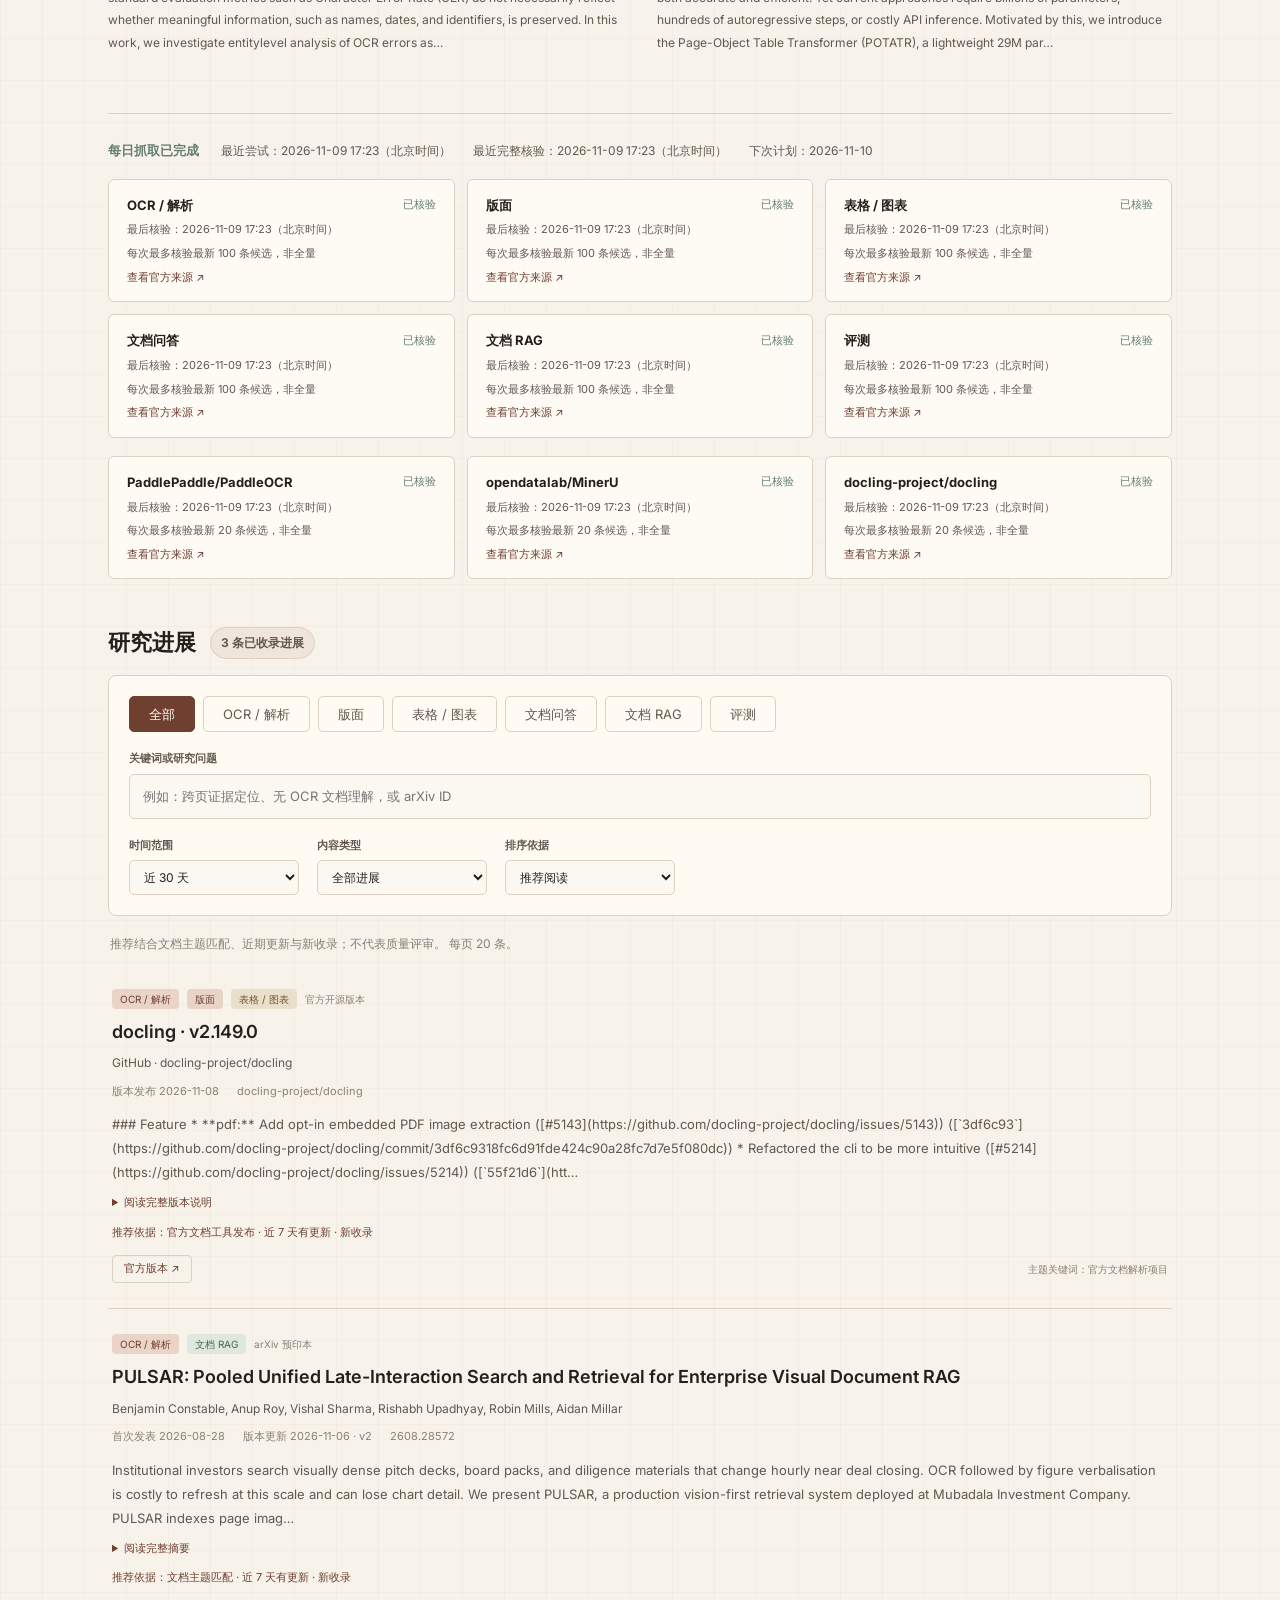
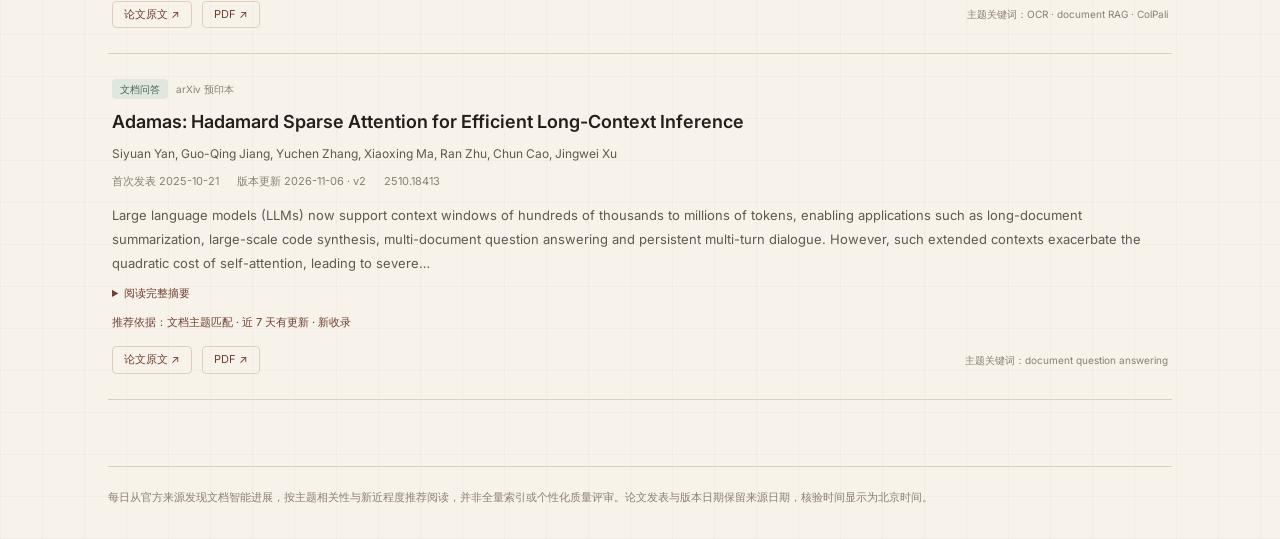
==== commit 6aa29c1d: "Add free-first research discovery, cached digests and offline intent search" ====
--- a/docs/research.html
+++ b/docs/research.html
@@ -7,6 +7,7 @@
 <title>文档智能进展 | Research Atlas</title>
 <link rel="stylesheet" href="css/style.css?v=20260712-1">
 <link rel="stylesheet" href="css/research.css?v=20261028-2">
+<link rel="stylesheet" href="css/research-digest.css?v=20261109-1">
 </head>
 <body>
 <header class="header">
@@ -27,8 +28,10 @@
 <div class="research-kicker">DOCUMENT INTELLIGENCE · DAILY PROGRESS</div>
 <h1 id="researchTitle">文档智能，持续进展。</h1>
 <p>汇集文档解析、版面、表格、问答、RAG 与评测的新论文和官方开源版本。</p>
-<div class="research-intro-note">多源发现 → 文档相关性筛选 → 检索与推荐阅读。推荐依据主题匹配与新近程度，论文来源为 arXiv 预印本，不代表质量评审。</div>
+<div class="research-intro-note">免费官方来源 → 增量去重与主题筛选 → 每日精选与主题/意图增强检索。精选依据主题匹配与新近程度，论文来源为 arXiv 预印本，不代表质量评审。</div>
 </section>
+
+<section id="researchDigest" class="research-digest" aria-label="每日精选" aria-live="polite"><p>正在读取每日精选…</p></section>
 
 <section class="research-health" aria-label="抓取状态">
 <div id="researchStatus" role="status" aria-live="polite">正在读取研究进展…</div>
@@ -48,7 +51,7 @@
 <button type="button" class="research-tab" data-topic="docrag" aria-pressed="false">文档 RAG</button>
 <button type="button" class="research-tab" data-topic="eval" aria-pressed="false">评测</button>
 </div>
-<label class="research-search-label"><span class="research-control-label">关键词</span><input id="researchQuery" type="search" placeholder="搜索标题、摘要、作者或 arXiv ID" autocomplete="off"></label>
+<label class="research-search-label"><span class="research-control-label">关键词或研究问题</span><input id="researchQuery" type="search" placeholder="例如：跨页证据定位、无 OCR 文档理解，或 arXiv ID" autocomplete="off"></label>
 <div class="research-selects">
 <label><span class="research-control-label">时间范围</span><select id="researchWindow"><option value="7">近 7 天</option><option value="30" selected>近 30 天</option><option value="90">近 90 天</option><option value="all">全部已收录</option></select></label>
 <label><span class="research-control-label">内容类型</span><select id="researchKind"><option value="all">全部进展</option><option value="paper">论文</option><option value="release">开源版本</option></select></label>
@@ -62,6 +65,8 @@
 
 <footer class="research-footer">每日从官方来源发现文档智能进展，按主题相关性与新近程度推荐阅读，并非全量索引或个性化质量评审。论文发表与版本日期保留来源日期，核验时间显示为北京时间。</footer>
 </main>
-<script src="js/research.js?v=20261028-2"></script>
+<script src="js/semantic-search.js?v=20261109-1"></script>
+<script src="js/research-digest.js?v=20261109-1"></script>
+<script src="js/research.js?v=20261109-1"></script>
 </body>
 </html>
--- a/docs/css/research-digest.css
+++ b/docs/css/research-digest.css
@@ -0,0 +1,45 @@
+.research-digest { padding: 32px 0 36px; border-bottom: 1px solid var(--border, #d3d9bf); }
+.digest-heading { display: flex; justify-content: space-between; align-items: flex-end; gap: 18px; margin-bottom: 16px; }
+.digest-kicker { display: block; font: 10px/1.5 ui-monospace, monospace; letter-spacing: .12em; color: var(--accent-dark, #5c6f4c); margin-bottom: 7px; }
+.digest-heading h2 { font: 500 30px/1.3 "Source Serif 4", Georgia, serif; letter-spacing: -.03em; color: var(--ink, #384331); margin: 0; }
+.digest-heading > span { font-size: 11px; color: var(--text-muted, #6c725f); }
+.digest-state { color: var(--accent-dark, #5c6f4c); font-size: 12px; line-height: 1.9; margin: 0 0 12px; padding-left: 12px; border-left: 2px solid #a9b58f; }
+.digest-note, .digest-empty { font-size: 11px; line-height: 1.85; color: var(--text-muted, #6c725f); }
+.digest-note { margin: 0 0 20px; }
+.digest-list { display: grid; grid-template-columns: repeat(2, minmax(0, 1fr)); column-gap: 34px; }
+.digest-card { padding: 21px 0 23px; border-top: 1px solid var(--border, #d3d9bf); min-width: 0; }
+.digest-card-meta { display: flex; flex-wrap: wrap; justify-content: space-between; gap: 7px 16px; font-size: 10px; color: var(--text-muted, #6c725f); margin-bottom: 9px; }
+.digest-card-meta > span:first-child { color: var(--accent-dark, #5c6f4c); }
+.digest-card h3 { font: 500 21px/1.38 "Source Serif 4", Georgia, serif; letter-spacing: -.02em; margin: 0 0 10px; overflow-wrap: anywhere; }
+.digest-card h3 a { color: var(--ink, #384331); text-decoration: none; }
+.digest-card h3 a:hover { color: #8b623d; text-decoration: underline; text-underline-offset: 3px; }
+.digest-card h3 a span { font-family: sans-serif; font-size: .7em; white-space: nowrap; }
+.digest-dates { font: 10px/1.8 ui-monospace, monospace; color: var(--text-muted, #6c725f); margin-bottom: 11px; }
+.digest-summary-kind { display: block; width: fit-content; color: var(--accent-dark, #5c6f4c); background: rgba(135, 152, 106, .11); padding: 2px 6px; border-radius: 2px; font-size: 9px; line-height: 1.6; margin-bottom: 7px; }
+.digest-summary, .digest-old p { font-size: 12px; line-height: 1.85; color: var(--text-secondary, #626b56); overflow-wrap: anywhere; margin: 0; }
+.digest-contributions { padding-left: 17px; margin: 12px 0; color: var(--text-secondary, #626b56); font-size: 12px; line-height: 1.85; }
+.digest-contributions li + li { margin-top: 5px; }
+.digest-evidence, .digest-old { margin-top: 11px; font-size: 11px; color: var(--text-secondary, #626b56); line-height: 1.8; }
+.digest-evidence summary, .digest-old summary { cursor: pointer; color: var(--accent-dark, #5c6f4c); width: fit-content; }
+.digest-evidence blockquote { margin: 10px 0 7px; padding: 0 0 0 11px; border-left: 1px solid #b5bea0; overflow-wrap: anywhere; }
+.digest-evidence a { color: var(--accent-dark, #5c6f4c); }
+.digest-old p { margin: 8px 0; }
+.digest-old small { display: block; color: var(--text-muted, #6c725f); font-size: 10px; }
+.digest-more { display: inline-block; margin-top: 13px; color: var(--accent-dark, #5c6f4c); font-size: 11px; text-decoration: none; }
+.digest-more:hover { text-decoration: underline; }
+.digest-list.compact { display: block; }
+.home .digest-state { font-size: 10px; margin: 15px 0 11px; }
+.home .digest-card { padding: 17px 0; }
+.home .digest-card h3 { font-size: 21px; color: #5c6f4c; }
+.home .digest-card h3 a { color: inherit; }
+.home .digest-card-meta, .home .digest-dates { font-size: 9px; }
+.home .digest-summary { font-size: 10px; line-height: 1.85; }
+.home .digest-summary-kind { font-size: 9px; }
+@media (max-width: 700px) {
+  .digest-list { grid-template-columns: minmax(0, 1fr); }
+  .digest-heading { align-items: flex-start; }
+  .digest-heading h2 { font-size: 27px; }
+  .digest-heading > span { padding-top: 5px; white-space: nowrap; }
+  .digest-card h3, .home .digest-card h3 { font-size: 20px; }
+  .home .digest-summary { font-size: 11px; }
+}
